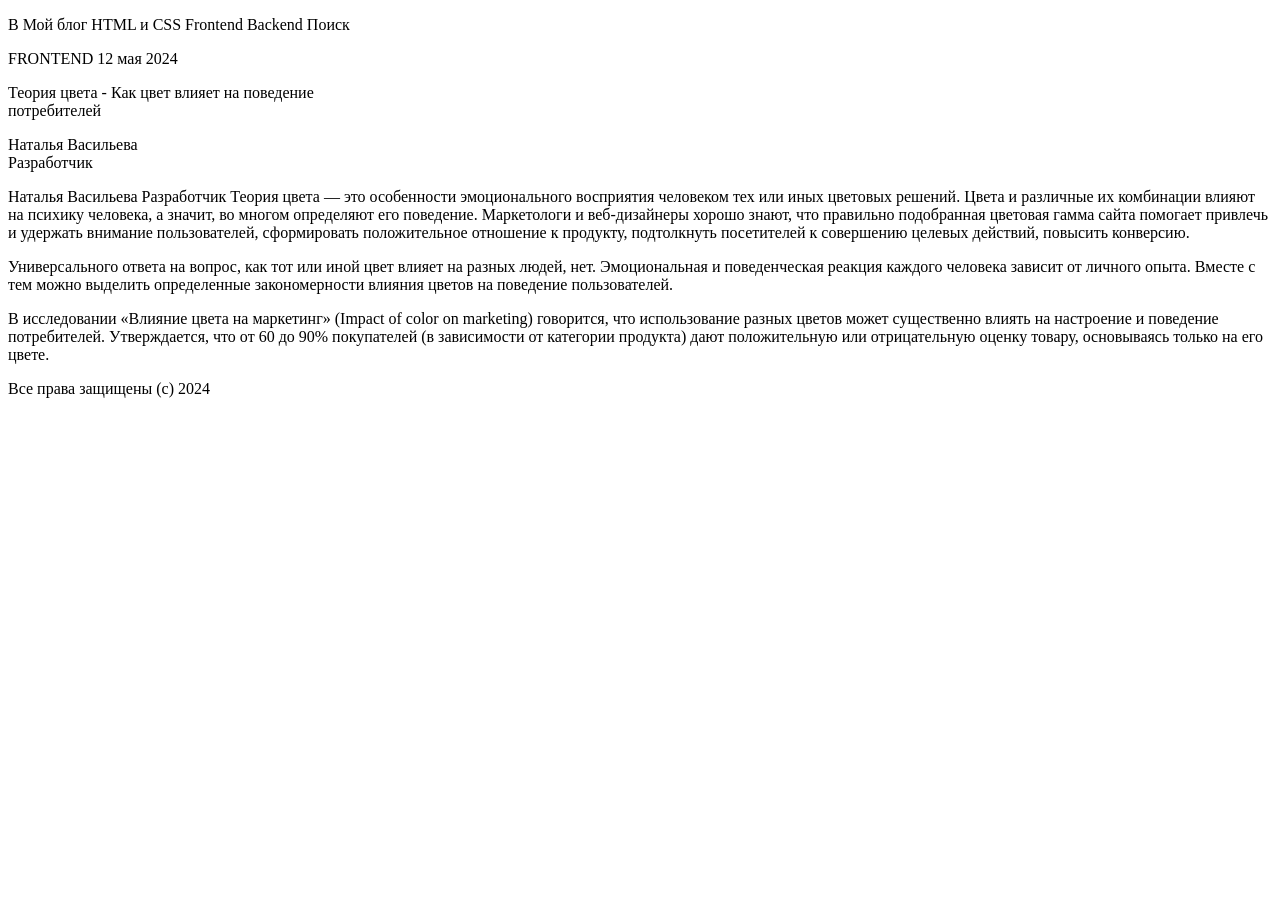
==== 1-Blog/index.html @ c8615b93 "Первое задание перенос текста" ====
<!DOCTYPE html>
<html lang="en">
  <head>
    <meta charset="UTF-8" />
    <meta name="viewport" content="width=device-width, initial-scale=1.0" />
    <title>Document</title>
  </head>
  <body>
    <p>B Мой блог HTML и CSS Frontend Backend Поиск</p>
    <p>FRONTEND 12 мая 2024</p>
    <p>
      Теория цвета - Как цвет влияет на поведение <br />
      потребителей
    </p>
    <p>
      Наталья Васильева <br />
      Разработчик
    </p>
    <p>
      Наталья Васильева Разработчик Теория цвета — это особенности эмоционального восприятия человеком тех или иных цветовых решений. Цвета и
      различные их комбинации влияют на психику человека, а значит, во многом определяют его поведение. Маркетологи и веб-дизайнеры хорошо знают, что
      правильно подобранная цветовая гамма сайта помогает привлечь и удержать внимание пользователей, сформировать положительное отношение к продукту,
      подтолкнуть посетителей к совершению целевых действий, повысить конверсию.
    </p>
    <p>
      Универсального ответа на вопрос, как тот или иной цвет влияет на разных людей, нет. Эмоциональная и поведенческая реакция каждого человека
      зависит от личного опыта. Вместе с тем можно выделить определенные закономерности влияния цветов на поведение пользователей.
    </p>
    <p>
      В исследовании «Влияние цвета на маркетинг» (Impact of color on marketing) говорится, что использование разных цветов может существенно влиять
      на настроение и поведение потребителей. Утверждается, что от 60 до 90% покупателей (в зависимости от категории продукта) дают положительную или
      отрицательную оценку товару, основываясь только на его цвете.
    </p>
    <p>Все права защищены (c) 2024</p>
  </body>
</html>
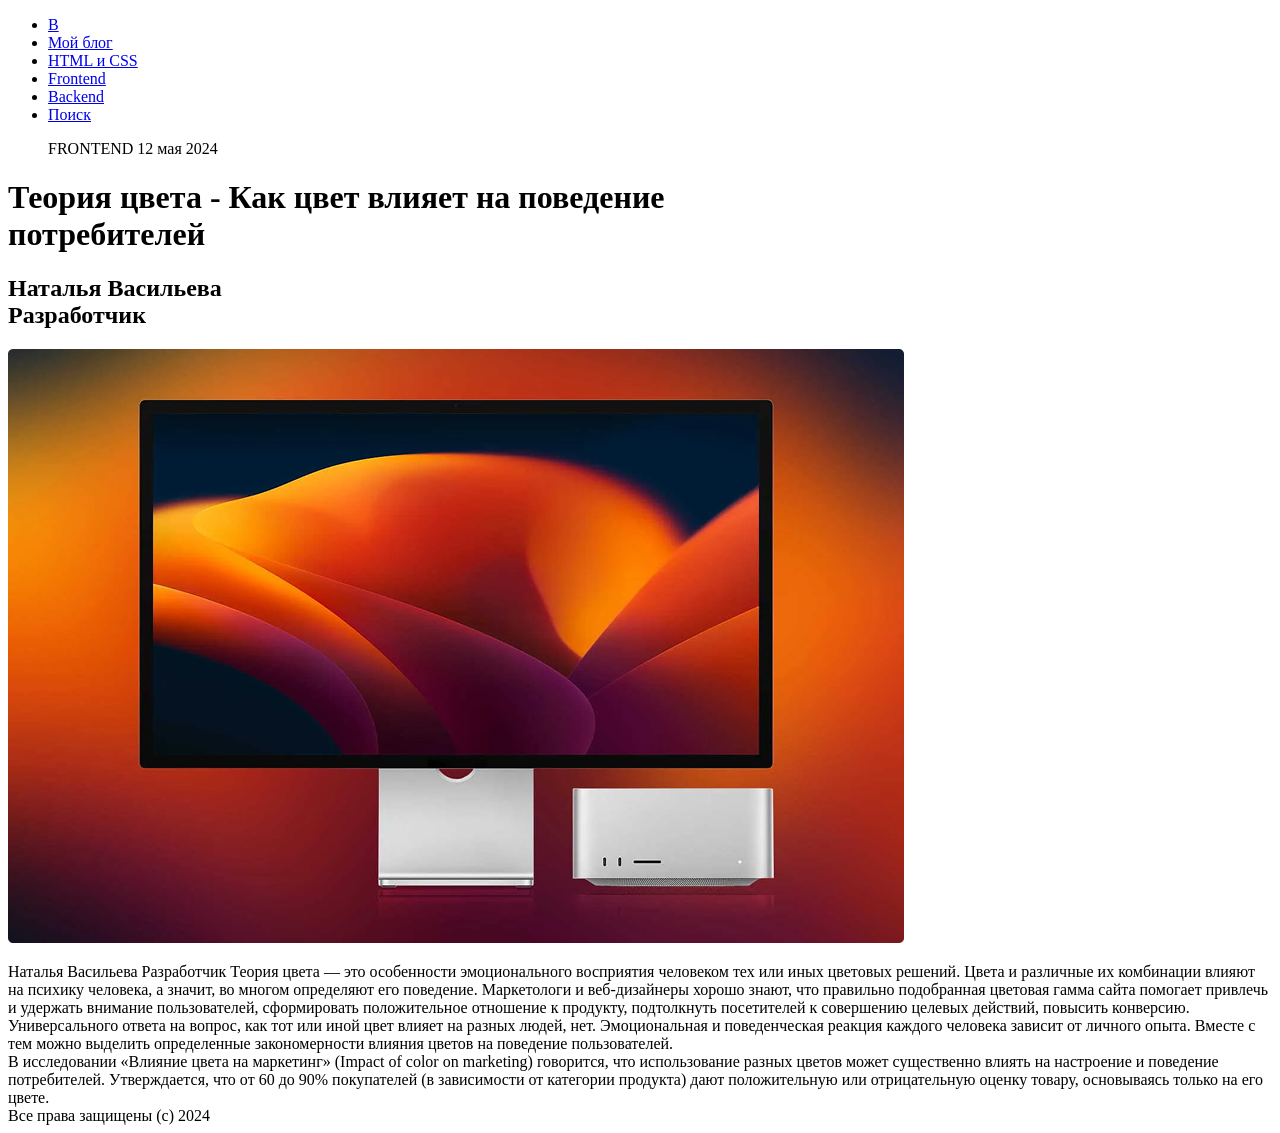
==== commit 7c1d24e6: "Второе задание добавление семантики" ====
--- a/1-Blog/index.html
+++ b/1-Blog/index.html
@@ -6,31 +6,43 @@
     <title>Document</title>
   </head>
   <body>
-    <p>B Мой блог HTML и CSS Frontend Backend Поиск</p>
-    <p>FRONTEND 12 мая 2024</p>
-    <p>
-      Теория цвета - Как цвет влияет на поведение <br />
-      потребителей
-    </p>
-    <p>
-      Наталья Васильева <br />
-      Разработчик
-    </p>
-    <p>
-      Наталья Васильева Разработчик Теория цвета — это особенности эмоционального восприятия человеком тех или иных цветовых решений. Цвета и
-      различные их комбинации влияют на психику человека, а значит, во многом определяют его поведение. Маркетологи и веб-дизайнеры хорошо знают, что
-      правильно подобранная цветовая гамма сайта помогает привлечь и удержать внимание пользователей, сформировать положительное отношение к продукту,
-      подтолкнуть посетителей к совершению целевых действий, повысить конверсию.
-    </p>
-    <p>
-      Универсального ответа на вопрос, как тот или иной цвет влияет на разных людей, нет. Эмоциональная и поведенческая реакция каждого человека
-      зависит от личного опыта. Вместе с тем можно выделить определенные закономерности влияния цветов на поведение пользователей.
-    </p>
-    <p>
-      В исследовании «Влияние цвета на маркетинг» (Impact of color on marketing) говорится, что использование разных цветов может существенно влиять
-      на настроение и поведение потребителей. Утверждается, что от 60 до 90% покупателей (в зависимости от категории продукта) дают положительную или
-      отрицательную оценку товару, основываясь только на его цвете.
-    </p>
-    <p>Все права защищены (c) 2024</p>
+    <nav>
+      <ul>
+        <li><a href="#">B</a></li>
+        <li><a href="#">Мой блог</a></li>
+        <li><a href="#">HTML и CSS</a></li>
+        <li><a href="#">Frontend</a></li>
+        <li><a href="#">Backend</a></li>
+        <li><a href="#">Поиск</a></li>
+      </ul>
+    </nav>
+    <blockquote><p>FRONTEND 12 мая 2024</p></blockquote>
+    <main>
+      <p><h1>
+        Теория цвета - Как цвет влияет на поведение <br />
+        потребителей</h1>
+      </p>
+      <article><h2>
+        Наталья Васильева <br />
+        Разработчик</h2>
+      </article>
+      <p><img src="./images/image1.png" alt="Изображение телевизора" /></p>
+      <article>
+        Наталья Васильева Разработчик Теория цвета — это особенности эмоционального восприятия человеком тех или иных цветовых решений. Цвета и
+        различные их комбинации влияют на психику человека, а значит, во многом определяют его поведение. Маркетологи и веб-дизайнеры хорошо знают, что
+        правильно подобранная цветовая гамма сайта помогает привлечь и удержать внимание пользователей, сформировать положительное отношение к продукту,
+        подтолкнуть посетителей к совершению целевых действий, повысить конверсию.
+      </article>
+      <article>
+        Универсального ответа на вопрос, как тот или иной цвет влияет на разных людей, нет. Эмоциональная и поведенческая реакция каждого человека
+        зависит от личного опыта. Вместе с тем можно выделить определенные закономерности влияния цветов на поведение пользователей.
+      </article>
+      <article>
+        В исследовании «Влияние цвета на маркетинг» (Impact of color on marketing) говорится, что использование разных цветов может существенно влиять
+        на настроение и поведение потребителей. Утверждается, что от 60 до 90% покупателей (в зависимости от категории продукта) дают положительную или
+        отрицательную оценку товару, основываясь только на его цвете.
+      </article>
+    </main>
+    <footer>Все права защищены (c) 2024</footer>
   </body>
 </html>
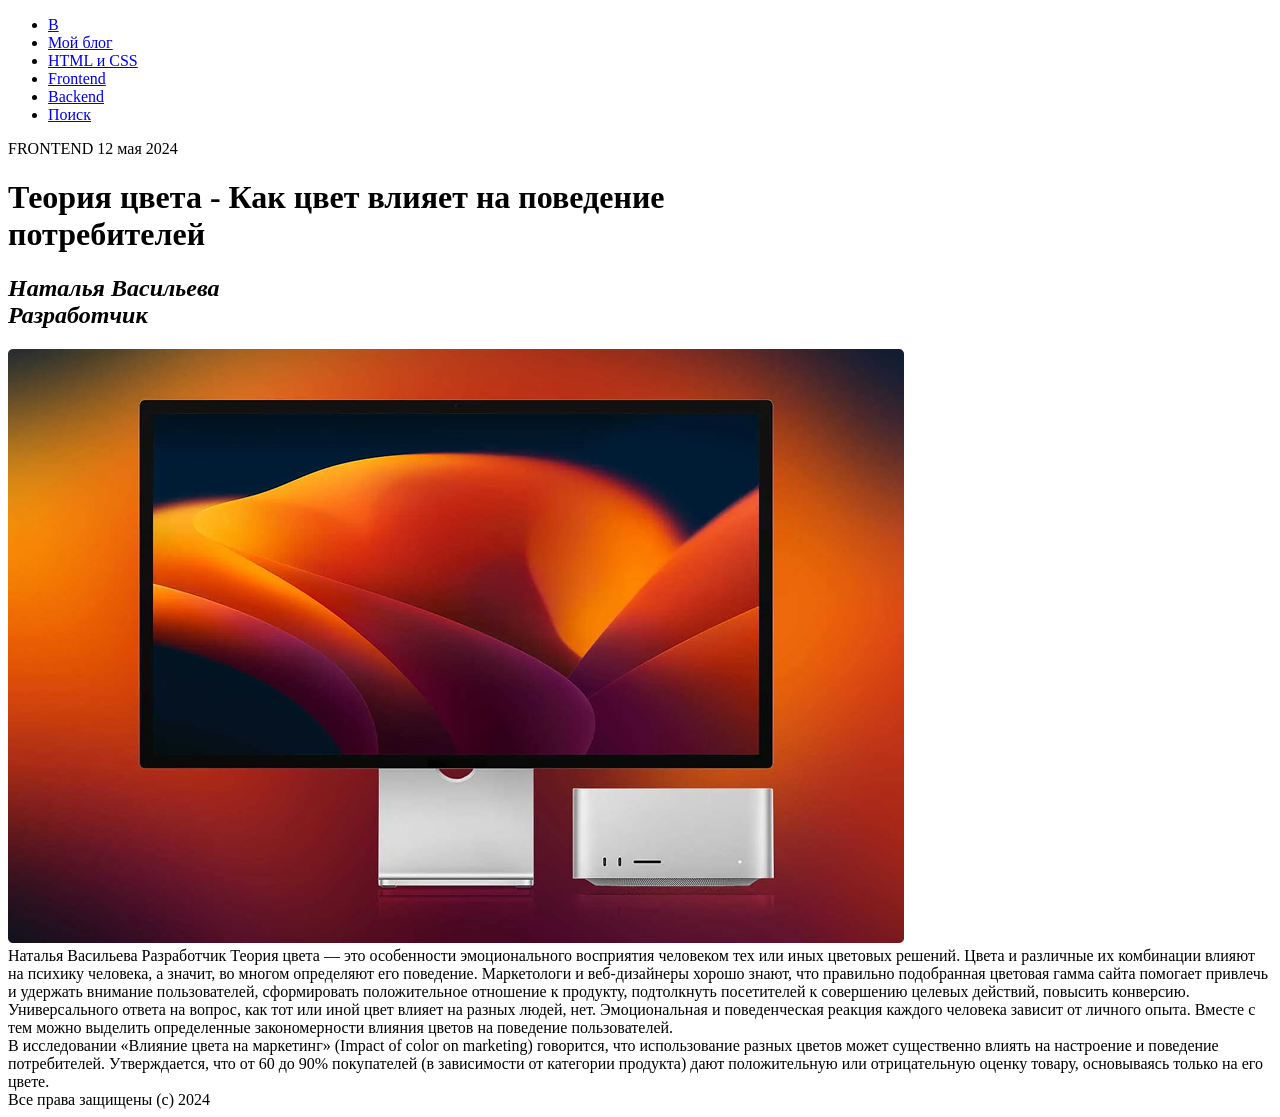
==== commit a241941f: "Второе задание исправления" ====
--- a/1-Blog/index.html
+++ b/1-Blog/index.html
@@ -6,32 +6,36 @@
     <title>Document</title>
   </head>
   <body>
-    <nav>
-      <ul>
-        <li><a href="#">B</a></li>
-        <li><a href="#">Мой блог</a></li>
-        <li><a href="#">HTML и CSS</a></li>
-        <li><a href="#">Frontend</a></li>
-        <li><a href="#">Backend</a></li>
-        <li><a href="#">Поиск</a></li>
-      </ul>
-    </nav>
-    <blockquote><p>FRONTEND 12 мая 2024</p></blockquote>
+    <header>
+      <nav>
+        <ul>
+          <li><a href="#">B</a></li>
+          <li><a href="#">Мой блог</a></li>
+          <li><a href="#">HTML и CSS</a></li>
+          <li><a href="#">Frontend</a></li>
+          <li><a href="#">Backend</a></li>
+          <li><a href="#">Поиск</a></li>
+        </ul>
+      </nav>
+    </header>
+    <time>FRONTEND 12 мая 2024</time>
     <main>
-      <p><h1>
+      <h1>
         Теория цвета - Как цвет влияет на поведение <br />
-        потребителей</h1>
-      </p>
-      <article><h2>
-        Наталья Васильева <br />
-        Разработчик</h2>
-      </article>
-      <p><img src="./images/image1.png" alt="Изображение телевизора" /></p>
+        потребителей
+      </h1>
+      <address>
+        <h2>
+          Наталья Васильева <br />
+          Разработчик
+        </h2>
+      </address>
+      <img src="./images/image1.png" alt="Изображение телевизора" />
       <article>
         Наталья Васильева Разработчик Теория цвета — это особенности эмоционального восприятия человеком тех или иных цветовых решений. Цвета и
-        различные их комбинации влияют на психику человека, а значит, во многом определяют его поведение. Маркетологи и веб-дизайнеры хорошо знают, что
-        правильно подобранная цветовая гамма сайта помогает привлечь и удержать внимание пользователей, сформировать положительное отношение к продукту,
-        подтолкнуть посетителей к совершению целевых действий, повысить конверсию.
+        различные их комбинации влияют на психику человека, а значит, во многом определяют его поведение. Маркетологи и веб-дизайнеры хорошо знают,
+        что правильно подобранная цветовая гамма сайта помогает привлечь и удержать внимание пользователей, сформировать положительное отношение к
+        продукту, подтолкнуть посетителей к совершению целевых действий, повысить конверсию.
       </article>
       <article>
         Универсального ответа на вопрос, как тот или иной цвет влияет на разных людей, нет. Эмоциональная и поведенческая реакция каждого человека
@@ -39,8 +43,8 @@
       </article>
       <article>
         В исследовании «Влияние цвета на маркетинг» (Impact of color on marketing) говорится, что использование разных цветов может существенно влиять
-        на настроение и поведение потребителей. Утверждается, что от 60 до 90% покупателей (в зависимости от категории продукта) дают положительную или
-        отрицательную оценку товару, основываясь только на его цвете.
+        на настроение и поведение потребителей. Утверждается, что от 60 до 90% покупателей (в зависимости от категории продукта) дают положительную
+        или отрицательную оценку товару, основываясь только на его цвете.
       </article>
     </main>
     <footer>Все права защищены (c) 2024</footer>
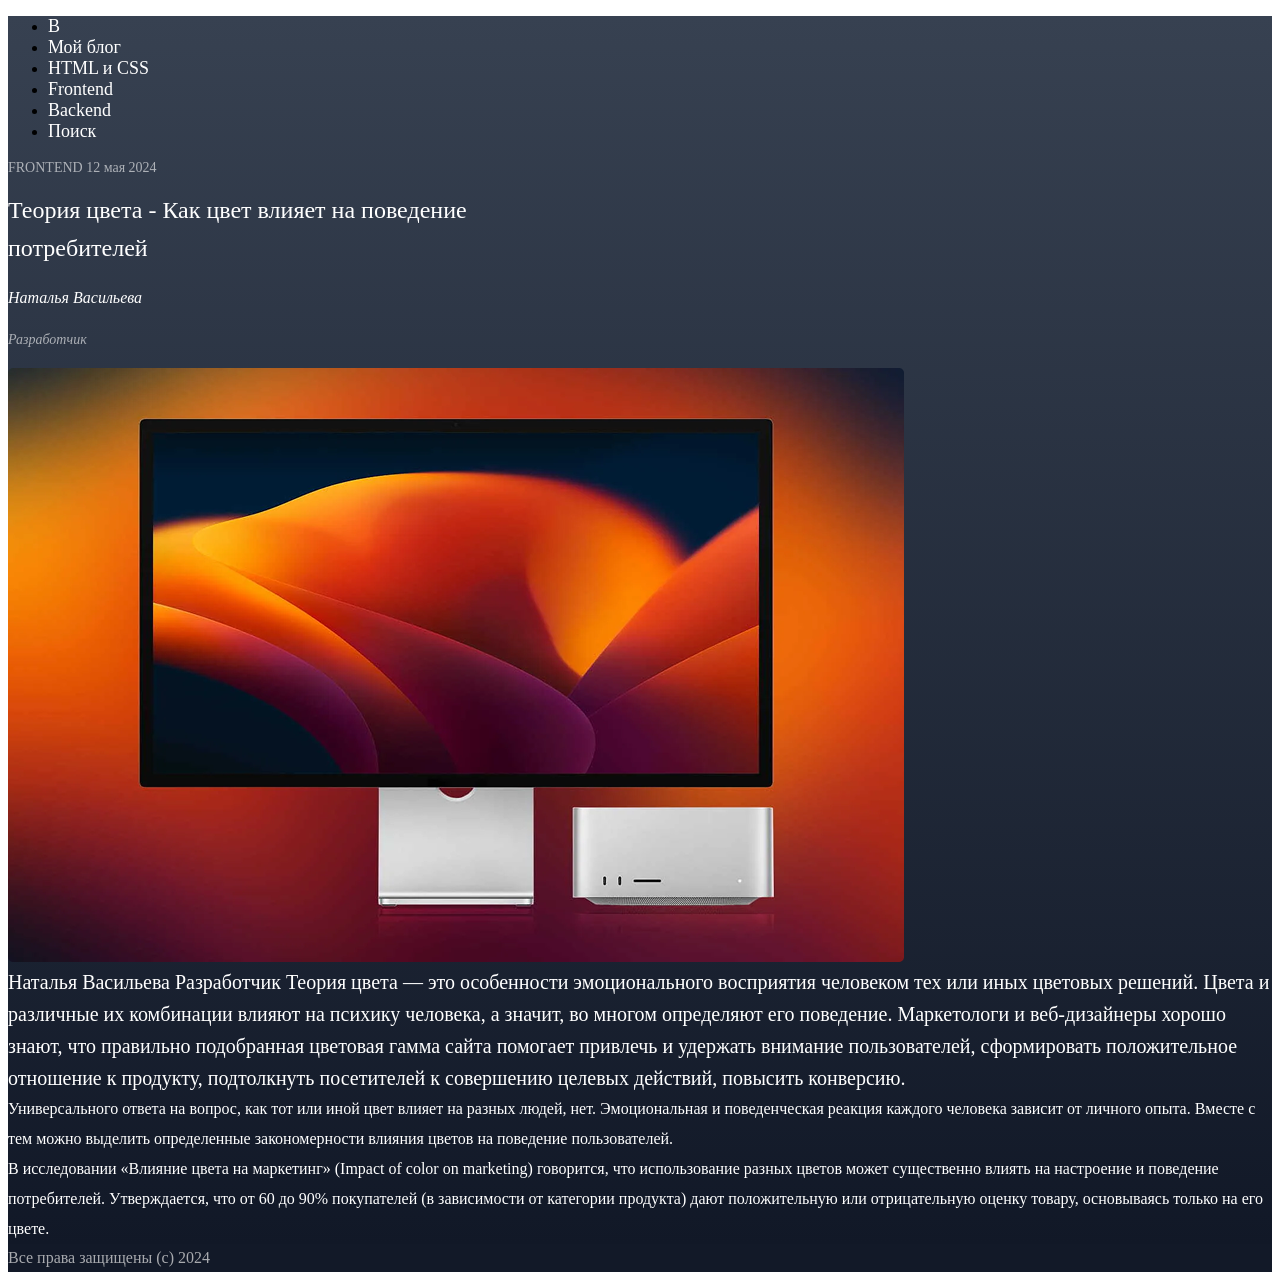
==== commit f2919788: "Второе задание CSS" ====
--- a/1-Blog/index.html
+++ b/1-Blog/index.html
@@ -1,47 +1,46 @@
-<!DOCTYPE html>
+<!doctype html>
 <html lang="en">
   <head>
     <meta charset="UTF-8" />
     <meta name="viewport" content="width=device-width, initial-scale=1.0" />
     <title>Document</title>
+    <link rel="stylesheet" href="./styles/style.css" />
   </head>
   <body>
-    <header>
-      <nav>
-        <ul>
-          <li><a href="#">B</a></li>
-          <li><a href="#">Мой блог</a></li>
-          <li><a href="#">HTML и CSS</a></li>
-          <li><a href="#">Frontend</a></li>
-          <li><a href="#">Backend</a></li>
-          <li><a href="#">Поиск</a></li>
-        </ul>
-      </nav>
-    </header>
-    <time>FRONTEND 12 мая 2024</time>
     <main>
+      <header>
+        <nav>
+          <ul>
+            <li><a href="#">B</a></li>
+            <li><a href="#">Мой блог</a></li>
+            <li><a href="#">HTML и CSS</a></li>
+            <li><a href="#">Frontend</a></li>
+            <li><a href="#">Backend</a></li>
+            <li><a href="#">Поиск</a></li>
+          </ul>
+        </nav>
+      </header>
+      <time>FRONTEND 12 мая 2024</time>
       <h1>
         Теория цвета - Как цвет влияет на поведение <br />
         потребителей
       </h1>
       <address>
-        <h2>
-          Наталья Васильева <br />
-          Разработчик
-        </h2>
+        <h2>Наталья Васильева <br /></h2>
+        <h3>Разработчик</h3>
       </address>
       <img src="./images/image1.png" alt="Изображение телевизора" />
-      <article>
+      <article class="mainArticle">
         Наталья Васильева Разработчик Теория цвета — это особенности эмоционального восприятия человеком тех или иных цветовых решений. Цвета и
         различные их комбинации влияют на психику человека, а значит, во многом определяют его поведение. Маркетологи и веб-дизайнеры хорошо знают,
         что правильно подобранная цветовая гамма сайта помогает привлечь и удержать внимание пользователей, сформировать положительное отношение к
         продукту, подтолкнуть посетителей к совершению целевых действий, повысить конверсию.
       </article>
-      <article>
+      <article class="secondArticle">
         Универсального ответа на вопрос, как тот или иной цвет влияет на разных людей, нет. Эмоциональная и поведенческая реакция каждого человека
         зависит от личного опыта. Вместе с тем можно выделить определенные закономерности влияния цветов на поведение пользователей.
       </article>
-      <article>
+      <article class="secondArticle">
         В исследовании «Влияние цвета на маркетинг» (Impact of color on marketing) говорится, что использование разных цветов может существенно влиять
         на настроение и поведение потребителей. Утверждается, что от 60 до 90% покупателей (в зависимости от категории продукта) дают положительную
         или отрицательную оценку товару, основываясь только на его цвете.
--- a/1-Blog/styles/style.css
+++ b/1-Blog/styles/style.css
@@ -0,0 +1,61 @@
+main {
+  background: linear-gradient(180deg, #374151 0%, #111827 100%);
+}
+
+footer {
+  background-color: #121928;
+  font-weight: 400;
+  font-size: 16px;
+  line-height: 175%;
+  color: #e3e3e3b7;
+}
+
+header a {
+  font-weight: 400;
+  font-size: 18px;
+  color: #fff;
+  text-decoration: none;
+}
+
+time {
+  font-weight: 400;
+  font-size: 14px;
+  color: #fff;
+  opacity: 0.6;
+}
+
+h1 {
+  font-weight: 400;
+  font-size: 24px;
+  line-height: 158%;
+  color: #fff;
+}
+
+h2 {
+  font-weight: 400;
+  font-size: 16px;
+  line-height: 175%;
+  color: #fff;
+}
+
+h3 {
+  font-weight: 400;
+  font-size: 14px;
+  line-height: 200%;
+  color: #fff;
+  opacity: 0.6;
+}
+
+.mainArticle {
+  font-weight: 400;
+  font-size: 20px;
+  line-height: 160%;
+  color: #fff;
+}
+
+.secondArticle {
+  font-weight: 400;
+  font-size: 16px;
+  line-height: 188%;
+  color: #fff;
+}
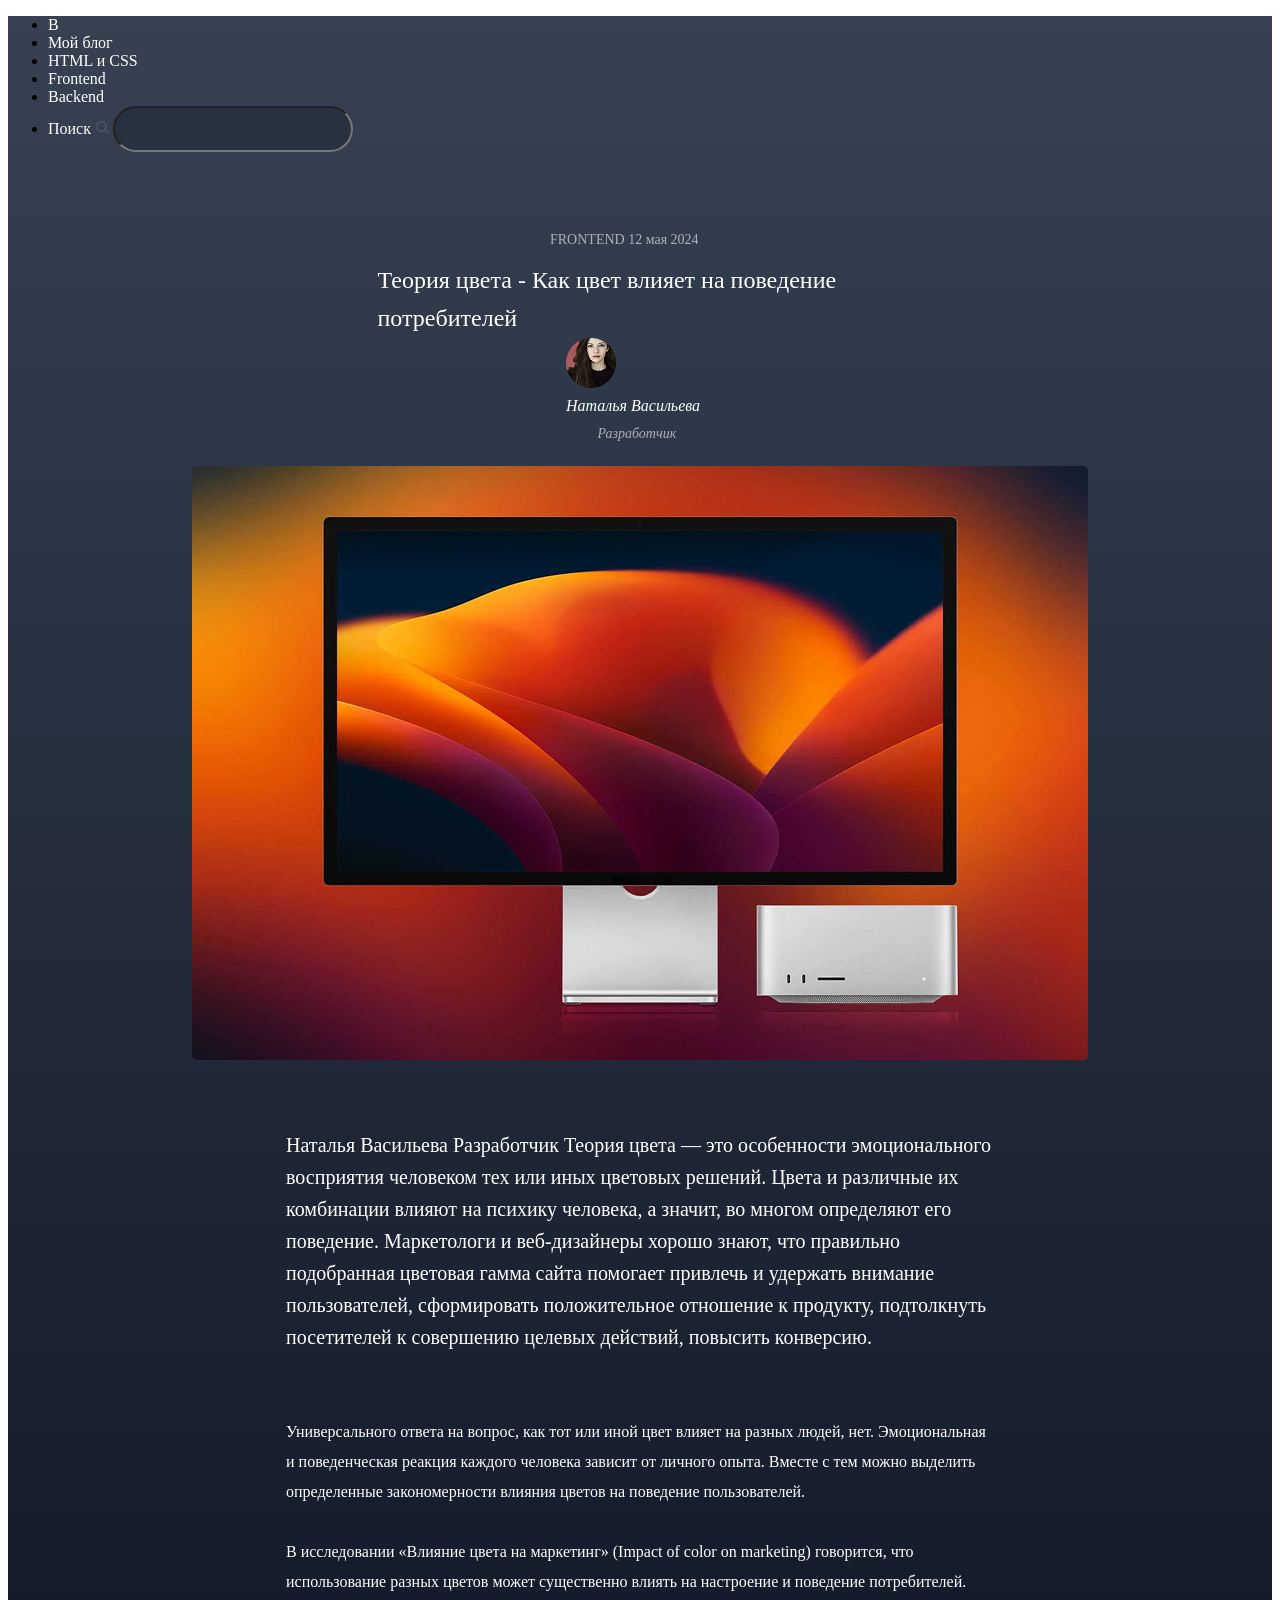
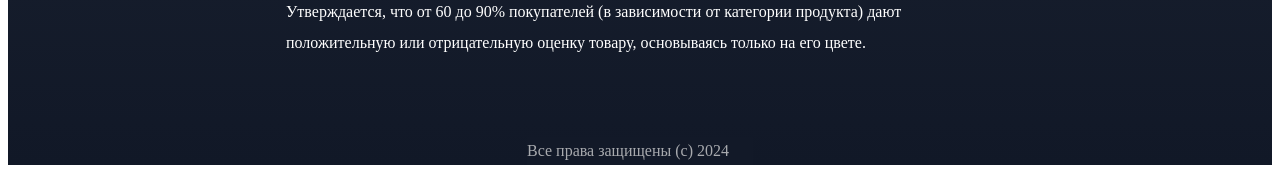
==== commit a0e3c109: "Третье задание CSS" ====
--- a/1-Blog/index.html
+++ b/1-Blog/index.html
@@ -16,36 +16,44 @@
             <li><a href="#">HTML и CSS</a></li>
             <li><a href="#">Frontend</a></li>
             <li><a href="#">Backend</a></li>
-            <li><a href="#">Поиск</a></li>
+            <li>
+              <form action="#"><label for="serch" class="serch">Поиск </label> <input type="text" class="serch" id="serch" /></form>
+            </li>
           </ul>
         </nav>
       </header>
-      <time>FRONTEND 12 мая 2024</time>
+      <div class="time"><time>FRONTEND 12 мая 2024</time></div>
       <h1>
         Теория цвета - Как цвет влияет на поведение <br />
         потребителей
       </h1>
       <address>
-        <h2>Наталья Васильева <br /></h2>
+        <img src="./images/photo.png" alt="Фото Разработчика" />
+        <h2>Наталья Васильева</h2>
         <h3>Разработчик</h3>
       </address>
-      <img src="./images/image1.png" alt="Изображение телевизора" />
+      <div id="MainPhoto">
+        <img src="./images/image1.png" alt="Изображение телевизора" />
+      </div>
       <article class="mainArticle">
         Наталья Васильева Разработчик Теория цвета — это особенности эмоционального восприятия человеком тех или иных цветовых решений. Цвета и
         различные их комбинации влияют на психику человека, а значит, во многом определяют его поведение. Маркетологи и веб-дизайнеры хорошо знают,
         что правильно подобранная цветовая гамма сайта помогает привлечь и удержать внимание пользователей, сформировать положительное отношение к
         продукту, подтолкнуть посетителей к совершению целевых действий, повысить конверсию.
       </article>
-      <article class="secondArticle">
-        Универсального ответа на вопрос, как тот или иной цвет влияет на разных людей, нет. Эмоциональная и поведенческая реакция каждого человека
-        зависит от личного опыта. Вместе с тем можно выделить определенные закономерности влияния цветов на поведение пользователей.
-      </article>
-      <article class="secondArticle">
-        В исследовании «Влияние цвета на маркетинг» (Impact of color on marketing) говорится, что использование разных цветов может существенно влиять
-        на настроение и поведение потребителей. Утверждается, что от 60 до 90% покупателей (в зависимости от категории продукта) дают положительную
-        или отрицательную оценку товару, основываясь только на его цвете.
-      </article>
+      <div class="secondArticle">
+        <article>
+          Универсального ответа на вопрос, как тот или иной цвет влияет на разных людей, нет. Эмоциональная и поведенческая реакция каждого человека
+          зависит от личного опыта. Вместе с тем можно выделить определенные закономерности влияния цветов на поведение пользователей.<br />
+        </article>
+        <br />
+        <article>
+          В исследовании «Влияние цвета на маркетинг» (Impact of color on marketing) говорится, что использование разных цветов может существенно
+          влиять на настроение и поведение потребителей. Утверждается, что от 60 до 90% покупателей (в зависимости от категории продукта) дают
+          положительную или отрицательную оценку товару, основываясь только на его цвете.
+        </article>
+      </div>
+      <footer>Все права защищены (c) 2024</footer>
     </main>
-    <footer>Все права защищены (c) 2024</footer>
   </body>
 </html>
--- a/1-Blog/styles/style.css
+++ b/1-Blog/styles/style.css
@@ -1,5 +1,102 @@
 main {
   background: linear-gradient(180deg, #374151 0%, #111827 100%);
+}
+
+input.serch {
+  background: rgba(31, 41, 55, 0.6);
+  border-radius: 100px;
+  width: 224px;
+  height: 40px;
+  padding-left: 10px;
+  color: #fff;
+  font-weight: 400;
+  font-size: 16px;
+}
+
+label.serch::after {
+  content: url(../images/search.png);
+}
+
+header a,
+label.serch {
+  font-weight: 400;
+  font-size: 16px;
+  color: #fff;
+  text-decoration: none;
+}
+
+.time {
+  font-weight: 400;
+  font-size: 14px;
+  width: 180px;
+  height: 16px;
+  color: #fff;
+  opacity: 0.6;
+  margin: 80px auto 0;
+}
+
+h1 {
+  width: 525px;
+  height: 76px;
+  font-weight: 400;
+  font-size: 24px;
+  line-height: 158%;
+  color: #fff;
+  margin: 14px auto 0;
+}
+
+h2 {
+  width: 148px;
+  height: 28px;
+  font-weight: 400;
+  font-size: 16px;
+  line-height: 175%;
+  color: #fff;
+  margin: 0px auto 0;
+}
+
+h3 {
+  width: 85px;
+  height: 28px;
+  font-weight: 400;
+  font-size: 14px;
+  line-height: 200%;
+  color: #fff;
+  opacity: 0.6;
+  margin: 0px auto;
+}
+
+address {
+  width: 148px;
+  height: 100px;
+  margin: 0px auto 28px;
+}
+
+#MainPhoto {
+  border-radius: 5px;
+  width: 896px;
+  height: 594px;
+  margin: 0px auto;
+}
+
+.mainArticle {
+  font-weight: 400;
+  font-size: 20px;
+  line-height: 160%;
+  color: #fff;
+  width: 708px;
+  height: 268px;
+  margin: 69px auto 0px;
+}
+
+.secondArticle {
+  font-weight: 400;
+  font-size: 16px;
+  line-height: 188%;
+  color: #fff;
+  width: 708px;
+  height: 300px;
+  margin: 20px auto;
 }
 
 footer {
@@ -8,54 +105,7 @@
   font-size: 16px;
   line-height: 175%;
   color: #e3e3e3b7;
+  width: 226px;
+  height: 28px;
+  margin: 0px auto;
 }
-
-header a {
-  font-weight: 400;
-  font-size: 18px;
-  color: #fff;
-  text-decoration: none;
-}
-
-time {
-  font-weight: 400;
-  font-size: 14px;
-  color: #fff;
-  opacity: 0.6;
-}
-
-h1 {
-  font-weight: 400;
-  font-size: 24px;
-  line-height: 158%;
-  color: #fff;
-}
-
-h2 {
-  font-weight: 400;
-  font-size: 16px;
-  line-height: 175%;
-  color: #fff;
-}
-
-h3 {
-  font-weight: 400;
-  font-size: 14px;
-  line-height: 200%;
-  color: #fff;
-  opacity: 0.6;
-}
-
-.mainArticle {
-  font-weight: 400;
-  font-size: 20px;
-  line-height: 160%;
-  color: #fff;
-}
-
-.secondArticle {
-  font-weight: 400;
-  font-size: 16px;
-  line-height: 188%;
-  color: #fff;
-}
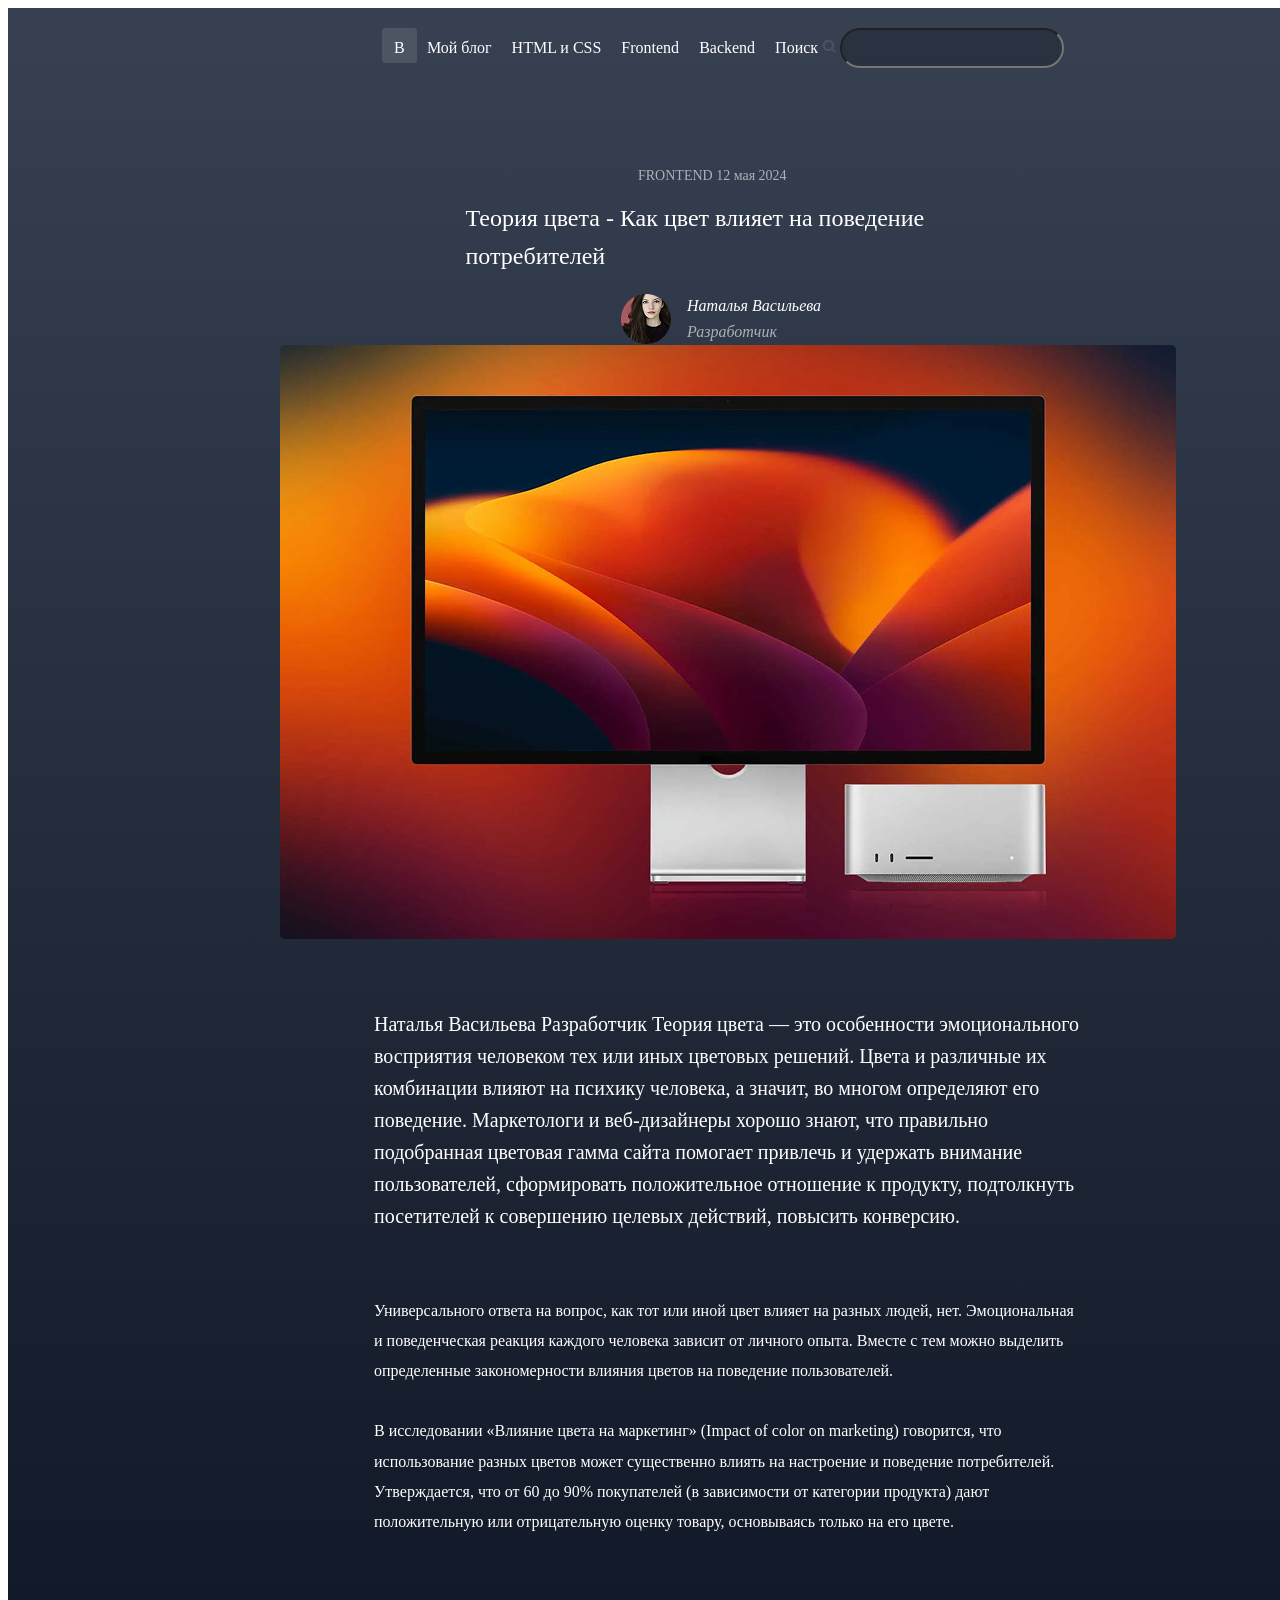
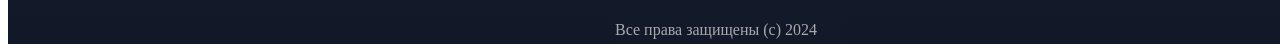
==== commit f36c2fcd: "Снова домашнее задание" ====
--- a/1-Blog/index.html
+++ b/1-Blog/index.html
@@ -10,16 +10,14 @@
     <main>
       <header>
         <nav>
-          <ul>
-            <li><a href="#">B</a></li>
-            <li><a href="#">Мой блог</a></li>
-            <li><a href="#">HTML и CSS</a></li>
-            <li><a href="#">Frontend</a></li>
-            <li><a href="#">Backend</a></li>
-            <li>
-              <form action="#"><label for="serch" class="serch">Поиск </label> <input type="text" class="serch" id="serch" /></form>
-            </li>
-          </ul>
+          <div class="el el1"><a href="#">В</a></div>
+          <div class="el el2"><a href="#">Мой блог</a></div>
+          <div class="el el3"><a href="#">HTML и CSS</a></div>
+          <div class="el el4"><a href="#">Frontend</a></div>
+          <div class="el el5"><a href="#">Backend</a></div>
+          <div class="el el6">
+            <form action="#"><label for="serch" class="serch">Поиск </label> <input type="text" class="serch" id="serch" /></form>
+          </div>
         </nav>
       </header>
       <div class="time"><time>FRONTEND 12 мая 2024</time></div>
@@ -29,8 +27,10 @@
       </h1>
       <address>
         <img src="./images/photo.png" alt="Фото Разработчика" />
-        <h2>Наталья Васильева</h2>
-        <h3>Разработчик</h3>
+        <div class="name-role">
+          <h2>Наталья Васильева</h2>
+          <h3>Разработчик</h3>
+        </div>
       </address>
       <div id="MainPhoto">
         <img src="./images/image1.png" alt="Изображение телевизора" />
--- a/1-Blog/styles/style.css
+++ b/1-Blog/styles/style.css
@@ -1,5 +1,37 @@
+* {
+  box-sizing: border-box;
+}
 main {
   background: linear-gradient(180deg, #374151 0%, #111827 100%);
+  width: 1440px;
+  margin: 0 auto;
+  display: flex;
+  flex-direction: column;
+  align-items: center;
+}
+
+nav {
+  width: 100%;
+  display: flex;
+  list-style: none;
+  align-items: baseline;
+  padding: 10px;
+}
+
+.el {
+  margin: 10px;
+}
+
+.el1 {
+  display: block;
+  width: 35px;
+  height: 35px;
+  text-align: center;
+  line-height: 15px;
+  background-color: #4b5563;
+  border-radius: 10%;
+  padding: calc(35px / 3);
+  margin: 0;
 }
 
 input.serch {
@@ -42,36 +74,33 @@
   font-size: 24px;
   line-height: 158%;
   color: #fff;
-  margin: 14px auto 0;
 }
 
-h2 {
-  width: 148px;
-  height: 28px;
+address {
+  width: 214px;
+  height: 53px;
+  display: flex;
+  align-items: center;
+  gap: 16px;
+}
+
+.name-role {
+  display: flex; /* Родитель для h2 и h3 */
+  flex-direction: column; /* Элементы в ряд */
+  gap: 8px; /* Отступ между h2 и h3 */
+}
+
+h2,
+h3 {
   font-weight: 400;
   font-size: 16px;
-  line-height: 175%;
   color: #fff;
-  margin: 0px auto 0;
+  margin: 0;
 }
 
 h3 {
-  width: 85px;
-  height: 28px;
-  font-weight: 400;
-  font-size: 14px;
-  line-height: 200%;
-  color: #fff;
   opacity: 0.6;
-  margin: 0px auto;
 }
-
-address {
-  width: 148px;
-  height: 100px;
-  margin: 0px auto 28px;
-}
-
 #MainPhoto {
   border-radius: 5px;
   width: 896px;
